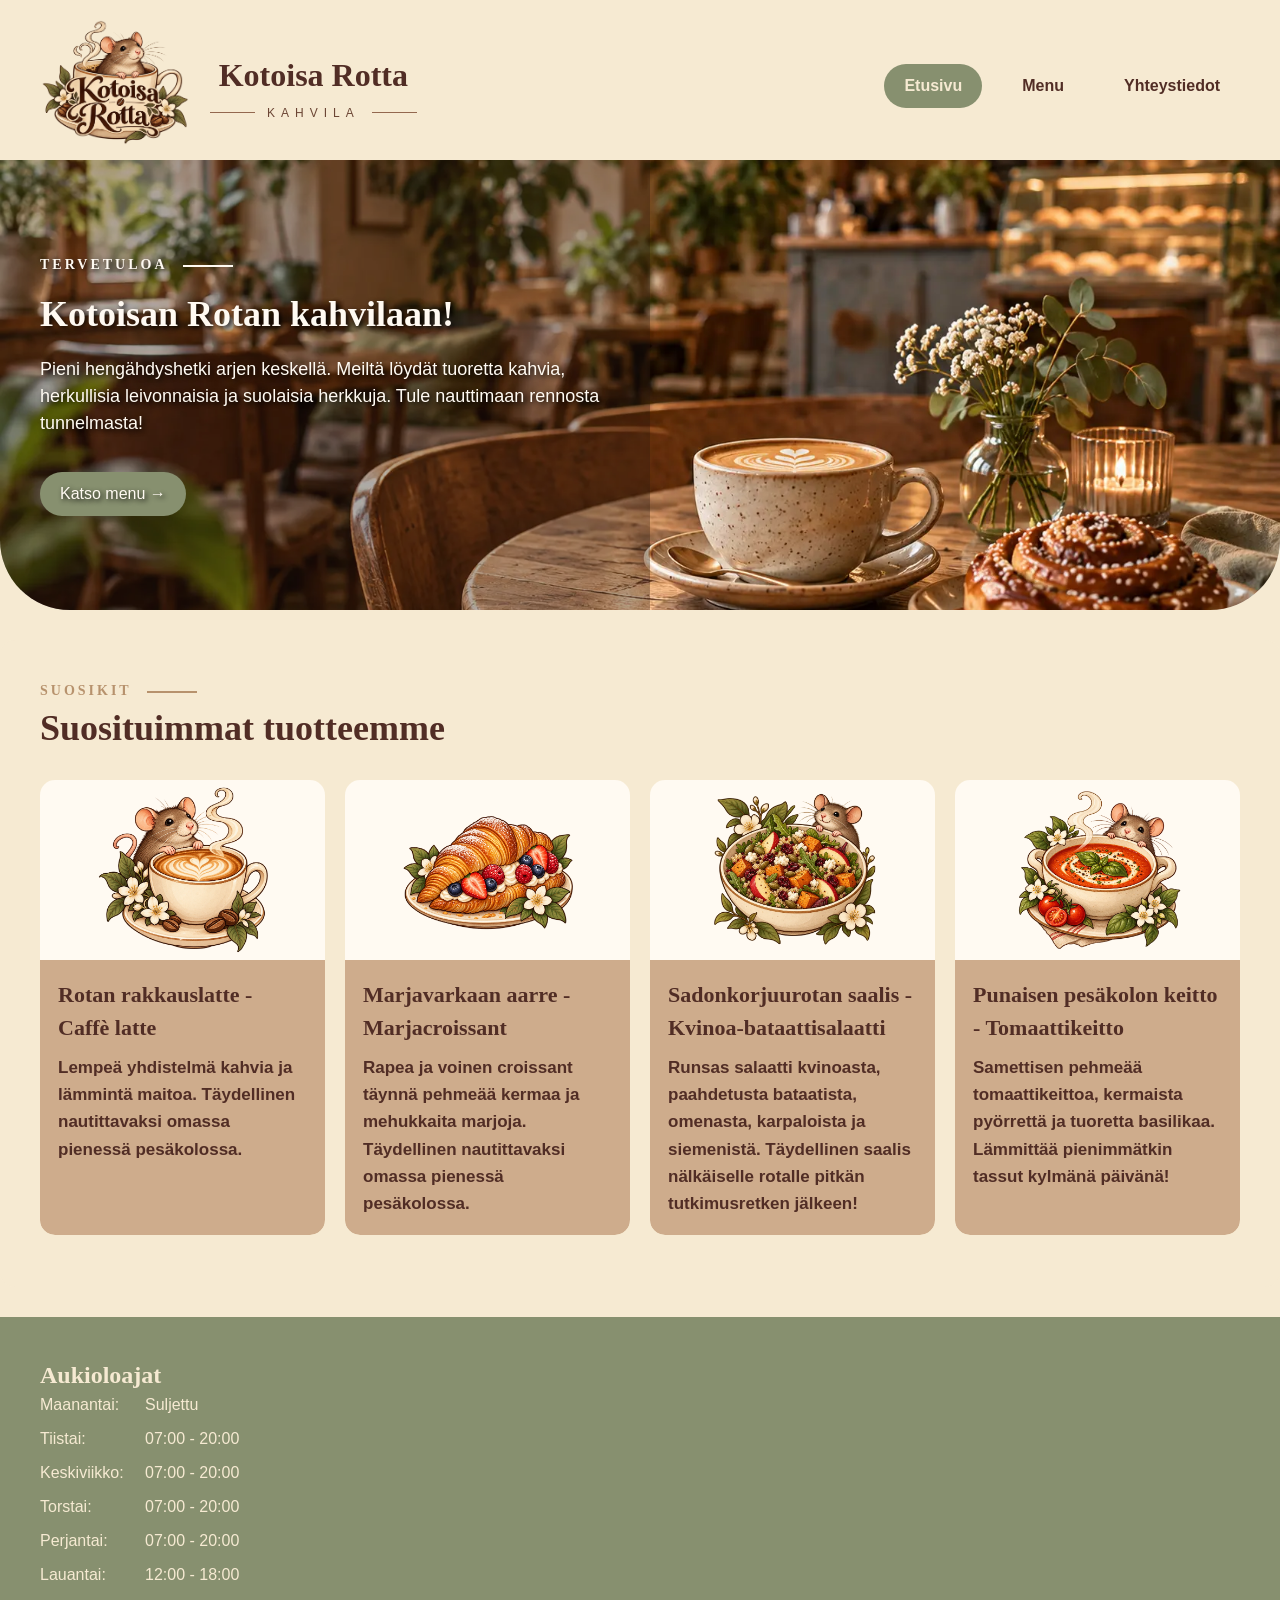
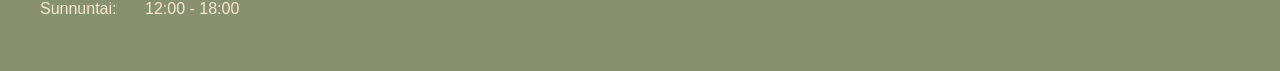
==== index.html @ 697e523e "Korjattu tekstiä että vastaisi jörjestiyst h1,h2,h3..." ====
<!DOCTYPE html>
<html lang="fi">
<head>
    <meta charset="UTF-8">
    <meta name="viewport" content="width=device-width, initial-scale=1.0">
    <title>KotoisaRotta</title>
    <link rel="stylesheet" href="css/style.css">
</head>
<body>
    <header>

        <!-- Logo ja kahvilan nimi tulevat tässä. Näyttää hyvältä mutta ei varmasti parastaåa -->
        <div class="logo-alue">
            <a href="index.html">
            <img src="kuvat/Logo.webp" 
                alt="Kotoisa Rotta Logo"
                width="1254"
                height="1254">
            </a>
            <div class="logo-teksti"> 
                <h1>Kotoisa Rotta</h1>

                <div class="kahvila-rivi"> 
                    <span>KAHVILA</span>
                </div>
            </div>
        </div>


        <!-- class="active" Tarkoitus on että se näyttää aktiiviselta eli valitulta sivulta! -->
        <nav>
           <a class="active" href="index.html">Etusivu</a>
            <a href="menu.html">Menu</a>
            <a href="yhteystiedot.html">Yhteystiedot</a>
        </nav>
    </header>

    <!-- Kahvilan esittely. teksi tulee kuvan päälle -->
    <main>
        <section class="esittely">
            <img src="kuvat/KahvilanKuva.webp"
                alt="Kotoisan Rotan viihtyisä kahvilatila"
                width="1672"
                height="941">

            <div class="esittely-teksti">

                <p class="tervetuloa">Tervetuloa</p>
                <h2>Kotoisan Rotan kahvilaan!</h2>

                <p>Pieni hengähdyshetki arjen keskellä.
                Meiltä löydät tuoretta kahvia, herkullisia
                leivonnaisia ja suolaisia herkkuja.
                Tule nauttimaan rennosta tunnelmasta!</p>

             <a href="menu.html">Katso menu →</a>

            </div>
        </section>  
    </main>

    <!-- Tähän tulee tuotekortit esittely kaikista suosikki tuotteista -->

    <section class="suosikit">

        <div class="suosikki-otsikko">
            <div>
                <h3>SUOSIKIT</h3>
                <h2>Suosituimmat tuotteemme</h2>
            </div>
        </div>



        <!-- Tuotekaruselli -->
        <div class="karuselli">
       

        <!-- Tuotekortittien Grid -->
            <div class="tuotekortit" id="suosikki-karuselli">

                <article class="tuotekortti">
                    <img src="kuvat/Menu/latte.webp" 
                    alt="Latte"
                    width="1254"
                    height="1254">

                    <div class="kortti-teksti">
                        <h3>Rotan rakkauslatte - Caffè latte</h3>
                        <p>Lempeä yhdistelmä kahvia ja lämmintä maitoa. 
                        Täydellinen nautittavaksi omassa pienessä pesäkolossa.</p>
                    </div>
                </article>

                <article class="tuotekortti">
                    <img src="kuvat/Menu/Croisantti.webp" 
                    alt="Croisantti"
                    width="1254"
                    height="1254">
                    <div class="kortti-teksti">
                        <h3>Marjavarkaan aarre - Marjacroissant</h3>
                        <p>Rapea ja voinen croissant täynnä pehmeää kermaa ja mehukkaita marjoja. 
                        Täydellinen nautittavaksi omassa pienessä pesäkolossa.</p>
                    </div>
                </article>

                <article class="tuotekortti">
                    <img src="kuvat/Menu/syyssalaatti.webp" 
                    alt="syyssalaatti"
                    width="1254"
                    height="1254">
                    <div class="kortti-teksti">
                        <h3>Sadonkorjuurotan saalis - Kvinoa-bataattisalaatti</h3>
                        <p>Runsas salaatti kvinoasta, paahdetusta bataatista, omenasta, karpaloista ja siemenistä. 
                        Täydellinen saalis nälkäiselle rotalle pitkän tutkimusretken jälkeen!</p>
                    </div>
                </article>
        
                <article class="tuotekortti">
                    <img src="kuvat/Menu/tomaattikeitto.webp" 
                    alt="tomaattikeitto"
                    width="1254"
                    height="1254">
                    <div class="kortti-teksti">
                        <h3>Punaisen pesäkolon keitto - Tomaattikeitto</h3>
                        <p>Samettisen pehmeää tomaattikeittoa, kermaista pyörrettä ja tuoretta basilikaa.
                        Lämmittää pienimmätkin tassut kylmänä päivänä!</p>
                    </div>
                </article>
            </div>       
     </div>
    </section>

    <footer>
        <h3>Aukioloajat</h3>
        <ol>
            <li><span>Maanantai:</span> <span>Suljettu</span></li>
            <li><span>Tiistai:</span> <span>07:00 - 20:00</span></li>
            <li><span>Keskiviikko:</span> <span>07:00 - 20:00</span></li>
            <li><span>Torstai:</span> <span>07:00 - 20:00</span></li>
            <li><span>Perjantai:</span> <span>07:00 - 20:00</span></li>
            <li><span>Lauantai:</span> <span>12:00 - 18:00</span></li>
            <li><span>Sunnuntai:</span> <span>12:00 - 18:00</span></li>
        </ol>
    </footer>   
</body>
</html>
---- css/style.css ----
/*----------------------------------------------------------------
Perusmuotoilu
----------------------------------------------------------------*/
 
* { 
    box-sizing: border-box; 
    margin: 0; 
    padding: 0; 
} 

/*Pehmeä vieritys neettisivunsisäisille linkeille*/

html {
    scroll-behavior: smooth;
} 

body {  
    font-family: Arial, Helvetica, sans-serif; 
    line-height: 1.5; 
    background-color: #f6ead2; 
    color: #512d25; 

} 



/* tekstit */
h1, h2, h3 {
    font-family: Georgia, "Times New Roman", serif;
    color: #512d25;
}

h1 {
    font-size: 32px;
}

h2 {
    font-size: 28px;
}

h3 {
    font-size: 24px;
}

/*----------------------------------------------------------------
Header
----------------------------------------------------------------*/
 
header { 
    background-color: #f6ead2; 
    padding: 20px 40px 0; 
    display: flex; 
    justify-content: space-between; 
    align-items: center; 
    flex-wrap: wrap;
} 
 

/* Logo ja kahvila nimi */ 
  
.logo-alue { 
    display: flex; 
    align-items: center; 
    gap: 20px;
    flex-wrap: wrap;
} 
 
.logo-alue img { 
    width: 150px;
    max-width: 25vw; 
    height: auto; 
    object-fit: contain; 
 
} 
 
.logo-teksti { 
    display: flex; 
    flex-direction: column; 
    align-items: center; 
} 


/*kavila teksti otsikon alle. en ole varma onko oikein*/ 

.kahvila-rivi { 
    display: flex; 
    align-items: center; 
    justify-content: center; 
 
    gap: 12px; 
 
    margin-top: 5px; 
} 
 
.kahvila-rivi::before, 
.kahvila-rivi::after { 
    content: ""; 
 
    width: 45px; 
    height: 1px; 
 
    background-color: #93684f; 
} 
 
.kahvila-rivi span { 
    color: #6b4534; 
 
    font-size: 12px; 
    letter-spacing: 6px; 
} 

/* Navigaatio (Etusivu, menu, yhteystiedot) */ 
 
nav { 
    display: flex; 
    align-items: center; 
    gap: 20px; 
    flex-wrap: wrap;
} 
 
nav a { 
    display: inline-block;  
    text-decoration: none; 
    font-weight: bold; 
    color: #512d25; 
    padding: 10px 20px; 
    border-radius: 25px; 
 
} 
 
nav a.active { 
    background-color: #87906f; 
    color: #f6ead2; 
} 


/* Yleiset sisältöalueet */ 
 
main { 
    width: 100%;
    margin: 0; 
    padding: 0;
}
 
section { 
    background-color: #fffaf2; 
    padding: 30px; 
    margin-bottom: 30px; 
    border: 1px solid #dcc0a4; 
    border-radius: 15px; 
}


/*----------------------------------------------------------------
Etusivu
----------------------------------------------------------------*/

/* Esittelyalue */

.esittely {
    position: relative;
    width: 100%;
    padding: 0;
    border: none;
    border-radius: 0 0 70px 70px;
    
    overflow: hidden;
    min-height: 450px;
    display: flex;
    margin-top: 8px;
}

/* Esittelyalueen kuva */

.esittely img {
    position: absolute;
    display: block;
    width: 100%;
    height: 100%;
    top: 0;
    left: 0;
    object-fit: cover;
}

/* Kuvan päälle tuleva teksti */

.esittely-teksti {
    position: relative;
    z-index: 1;

    width: 100%;
    max-width: 650px;

    display: flex;
    flex-direction: column;
    justify-content: center;
    align-items: flex-start;

    padding: 40px;

    background-color: rgba(40, 25, 15, 0.35);
    color: #fffaf2;
    text-shadow: 2px 2px 5px rgba(0, 0, 0, 0.9);
}


/* Esittelyalueen teksti otsikko */
.esittely-teksti h2 {
    color: #fffaf2;
    font-size: 36px;
    margin-bottom: 15px;
}

.esittely-teksti h3 {
    color: rgba(255, 250, 242, 0.75);
    font-size: 18px;
    letter-spacing: 4px;
    margin-bottom: 12px;
    text-transform: uppercase;
}

/*Luodaan oma tekstiluokka tervetuloa*/
.esittely-teksti .tervetuloa {
    font-family: Georgia, "Times New Roman", serif;
    font-size: 14px;
    font-weight: bold;
    letter-spacing: 3px;
    color: #fffaf2;
    margin-bottom: 12px;
    text-transform: uppercase;
}


/* Esittelyalueen teksti otsikon jälkeinen viiva*/
.esittely-teksti .tervetuloa::after {
    content: "";
    display: inline-block;
    width: 50px;
    height: 1.5px;
    background-color: #fffaf2;
    margin-left: 15px;
    vertical-align: middle;
}

/* Esittelyalueen teksti kappale */
.esittely-teksti p {
    font-size: 18px;
    line-height: 1.5;
    margin-bottom: 15px;
}

/* Menu-linkki */

.esittely-teksti a {
    display: inline-block;
    margin-top: 20px;
    padding: 10px 20px;

    background-color: #87906f;
    color: #fffaf2;
    text-decoration: none;
    border-radius: 25px;
}


/* Tuotekortit */

/*suosikit-osio*/
.suosikit {
    background-color: #f6ead2;
    padding: 40px;
    border: none;
}

/*otsikot ja muut tekstit*/
.suosikki-otsikko {
    display: grid;
    grid-template-columns: 2fr 1fr;
    gap: 30px;
    align-items: center;
    margin-bottom: 25px;
}

.suosikki-otsikko h2 {
    font-size: 36px;
    
}

.suosikki-otsikko h3 {
    font-size: 14px;
    letter-spacing: 3px;
    color: #b7926d;
}

.suosikki-otsikko h3::after {
    content: "";
    display: inline-block;
    width: 50px;
    height: 1.5px;
    background-color: #b7926d;
    margin-left: 15px;
    vertical-align: middle;
}

.suosikki-otsikko p {
    font-size: 16px;
}


/*tuote karuselli*/
.karuselli {
    position: relative;
    width: 100%;
}

/* Tuotekorttien grid */

.tuotekortit {
    display: grid;
    grid-auto-flow: column;
    grid-auto-columns: max(260px, calc((100% - 60px) / 4));
    gap: 20px;

    overflow-x: auto;
    scroll-snap-type: x mandatory;
    scroll-behavior: smooth;

    padding-bottom: 12px;

    scrollbar-width: thin;
    scrollbar-color: #87906f #f6ead2;
}

/* Vierityspalkin ulkoasu */

.tuotekortit::-webkit-scrollbar {
    height: 6px;
}

.tuotekortit::-webkit-scrollbar-track {
    background-color: #f6ead2;
}

.tuotekortit::-webkit-scrollbar-thumb {
    background-color: #87906f;
    border-radius: 10px;
}

.tuotekortit::-webkit-scrollbar-thumb:hover {
    background-color: #6b4534;
}


/* Tuotekortit */
.tuotekortti {

    display: flex;
    flex-direction: column;
    background-color: transparent;
    border-radius: 15px;
    overflow: hidden;
}

/* Tuotekortin kuva */
.tuotekortti img {
    display: block;
    width: 100%;
    height: 180px;
    object-fit: contain;
    background-color: #fffaf2;
    padding: 5px;
}

/*Tuotekortin tekstiruutu*/
.kortti-teksti {
    background-color: #bd926db0;
    padding: 18px;
    min-height: 150px;
    border-radius: 0 0 15px 15px;
    flex: 1;
    display: flex;
    flex-direction: column;
}

/*tuoteekortin hinnat*/
.hinta {
    display: block;
    margin-top: auto;
    text-align: right;
    font-weight: bold;
}

.tuotekortti h3 {
    font-size: 22px;
    margin-bottom: 10px;
    color: #512d25;
}

.tuotekortti p {
    font-size: 17px;
    line-height: 1.6;
    margin: 0;
    font-weight: bold;
}


/*----------------------------------------------------------------
Menu
----------------------------------------------------------------*/

.menu-sisalto {
    width: 100%;
    max-width: 1200px;
    margin: 0 auto;
    padding: 30px;
}

.menu-esittely {
    text-align: center;
    background-color: #f6ead2;
    border: none;
}
    


/*Tekstit menu sivulla*/

.menu-esittely h3 {
    font-size: 16px;
    letter-spacing: 3px;
    color: #b7926d;
    margin-bottom: 10px;
}

.menu-esittely h2 {
    font-size: 40px;
    margin-bottom: 10px;
}

/* Menu-pääotsikon viiva */
.menu-esittely h2::after {
    content: "";
    display: block;
    width: 75px;
    height: 2px;
    background-color: #b7926d;
    margin: 0 auto 15px;
}

.menu-esittely p {
    font-size: 18px;
}




/* Tuotekategoriat */

.menu-kategoriat {
    display: flex;
    flex-wrap: wrap;
    justify-content: center;
    gap: 15px;
    margin-bottom: 20px;
}

.menu-kategoriat a {
    
    background-color: #87906f;
    color: #fffaf2;
   
}

/* yksittäinen tuoteryhmä */

.menu-osio {
    background-color: #f6ead2;
    border: none;
}

.menu-osio h2 {
    margin-bottom: 25px;
}

/* Menu-otsikoiden viiva */
.menu-osio h2::after {
    content: "";
    display: inline-block;
    width: 50px;
    height: 1.5px;
    background-color: #b7926d;
    margin-left: 15px;
    vertical-align: middle;
}

/* tuotteiden grid */

.menu-tuotteet {
    display: grid;
    grid-auto-flow: column;
    grid-auto-columns: max(200px, calc((100% - 60px) / 4));
    gap: 20px;

    overflow-x: auto;
    scroll-snap-type: x mandatory;
    scroll-behavior: smooth;

    padding-bottom: 12px;

    scrollbar-width: thin;
    scrollbar-color: #87906f #f6ead2;
}

/* Menu äänitteet */

.menu-otsikko {
    display: flex;
    align-items: center;
    justify-content: space-between;
    flex-wrap: wrap;
    gap: 15px;
    margin-bottom: 20px;
}

.menu-otsikko h2 {
    margin: 0;
    white-space: nowrap;
}

.menu-aanite {
    display: flex;
    align-items: center;
    gap: 10px;
    margin-left: auto;

    background-color: #fffaf2;
    padding: 8px 12px;
    border: 1px solid #dcc0a4;
    border-radius: 15px;
}

.menu-aanite span {
    font-size: 16px;
    font-weight: bold;
    color: #512d25;
    white-space: nowrap;
    margin-bottom: 0px;
}

.menu-aanite audio {
    width: 200px;
    height: 35px;
}



/*----------------------------------------------------------------
Yhteystiedot
----------------------------------------------------------------*/

/* yhteystiedot sisältö */
.yhteystiedot-sisalto {
    width: 100%;
    max-width: 1200px;
    margin: 0 auto;
    padding: 30px;
}

/*Sivu esittely */
.yhteystiedot-esittely {
    text-align: center;
    background-color: #f6ead2;
    border: none;
}

/* Tekstit yhteystiedot sivulla */
.yhteystiedot-esittely h3 {
    font-size: 16px;
    letter-spacing: 3px;
    color: #b7926d;
}


.yhteystiedot-esittely h2 {
    font-size: 40px;
    margin-bottom: 10px;
}

/* Yhteystiedot-otsikon viiva */
.yhteystiedot-esittely h2::after {
    content: "";
    display: block;
    width: 75px;
    height: 2px;
    background-color: #b7926d;
    margin: 0 auto 15px;
}

.yhteystiedot-esittely p {
    font-size: 18px;
}

/* Yhteystietojen pääasettelu Flexboxilla */
.yhteystiedot-flex {
    display: flex;
    flex-wrap: wrap;
    gap: 20px;

    background-color: #f6ead2;
    border: none;
    padding: 0;
}

/* Vasemman ja oikean sisältöalueen leveydet */

.lomake-laatikko,
.yhteystiedot-oikea {
    flex: 1;
    min-width: 250px;
}


/*Laatikot oikealla*/
.yhteystiedot-oikea {
    display: flex;
    flex-direction: column;
    gap: 15px;
}


/* Yhteystiedot laatikot */

.yhteystiedot-laatikko {
    background-color: #fffaf2;
    border: 1px solid #dcc0a4;
    border-radius: 15px;
    padding: 20px;
}

.yhteystiedot-laatikko h3 {
    font-size: 24px;
    margin-bottom: 20px;
}

.yhteystiedot-laatikko p {
    font-size: 16px;
    line-height: 15px;
}

/*Lomake*/


/*lomakeen laatikko*/
.lomake-laatikko {
    background-color: #fffaf2;
    border: 1px solid #dcc0a4;
    border-radius: 15px;
    padding: 20px;
}
.lomake-laatikko h3 {
    margin-bottom: 15px;
}

/*Lomakkeen sijainti laatikon sisällä*/
.lomake-laatikko form {
    margin-top: 20px;
}

/*Lomakkeen kenttäryhmä*/
.lomake-laatikko fieldset {
    background-color: #f6ead2;
    border: 1px solid #dcc0a4;
    border-radius: 10px;
    padding: 16px;
}

/*kenttäryhmän otsikko*/
.lomake-laatikko legend {
    font-weight: bold;
    color: #512d25;
    padding: 0 8px;
}

/*Lomakkeen yksittäiet kentät*/
.kentta {
    margin-bottom: 15px;
}

/*Kentän nimi testikentän yläpuolella*/
.kentta label {
    display: block;
    font-weight: bold;
    margin-bottom: 5px;
}

/*tekstikeenttien ulokoasu*/
.lomake-laatikko input,
.lomake-laatikko select,
.lomake-laatikko textarea {
    display: block;
    width: 100%;
    padding: 10px;

    background-color: #fffaf2;
    border: 1px solid #dcc0a4;
    border-radius: 8px;

    font-family: Arial, Helvetica, sans-serif;
    font-size: 16px;
}

/*pakollisen kentän tähti */
.pakollinen {
    color: red;
}

/*Painikkeiden aseteelu*/
.painikkeet {
    display: flex;
    flex-wrap: wrap;
    gap: 10px;
    margin-top: 10px;
} 

/*lähetä painike*/
.lomake-laatikko button {
    padding: 10px 18px;
    background-color: #87906f;
    color: #fffaf2;
    border: none;
    border-radius: 10px;
    cursor: pointer;
}

/*Painike hiiren olleessa sen päällä*/

.lomake-laatikko button:hover {
    background-color: #6b4534;
}

/*Tyhjennä painike*/
.lomake-laatikko .tyhjenna {
    background-color: #fffaf2;
    color: #512d25;
    border: 1px solid #87906f;
}

.lomake-laatikko .tyhjenna:hover {
    background-color: #87906f;
    color: #fffaf2;
   
}


/* Aukioloajat */

.aukioloajat-laatikko {
    background-color: #fffaf2;
    border: 1px solid #dcc0a4;
    border-radius: 15px;
    padding: 20px;
}

.aukioloajat {
   list-style: none;
}

.aukioloajat li {
    display: grid;
    grid-template-columns: 1fr 1fr;
    gap: 10px;
    margin-bottom: 12px;
}

.yhteystiedot-esittely li span:last-child {
    text-align: right;
}

/* Arvostelut */

.arvostelut {
    background-color: #f6ead2;
    border: none;
    text-align: center;
}

.arvostelut h2 {
    font-size: 32px;
    margin-bottom: 10px;
}

arvostelut p {
    margin-bottom: 20px;
}

/* Arvostelut otsikon viiva */
.arvostelut h2::after {
    content: "";
    display: block;
    width: 75px;
    height: 2px;
    background-color: #b7926d;
    margin: 0 auto 15px;
}


/*Taulukon ulkoasu*/


/* taulukon ulkoreuna */
.arvostelut-taulukko {
    border: 1px solid #dcc0a4;
    border-radius: 15px;
    overflow-x: auto;
}

/* taulukon tausta ja leveys*/
.arvostelut table {
    width: 100%;
    border-collapse: collapse;
    background-color: #fffaf2;
}

/*taulukon solut*/
.arvostelut th,
.arvostelut td {
    padding: 18px;
    text-align: left;
    border-bottom: 1px solid #dcc0a4;
}

/* otsikko sivit */
.arvostelut thead {
    background-color: #ead8bc;
    color: #512d25;
}

/*joka toinen arvostelurivi on eri värinen*/
.arvostelut tbody tr:nth-child(even) {
    background-color: #f6ead2;
}

/*Viimeisen rivin alareuna ei näy*/
.arvostelut tbody tr:last-child td {
    border-bottom: none;
}




/*----------------------------------------------------------------
Footer
----------------------------------------------------------------*/
 
footer { 
    width: 100%; 
    background-color: #87906f; 
    color: #f6ead2; 
    padding: 40px; 
    margin-top: 0; 
 
} 
 
footer h3 { 
    color: #f6ead2; 
}

/* Footterissa olevat aukiolojat */
footer ol { 
    list-style: none; 
    padding-left: 0; 
}

footer li { 
    margin-bottom: 10px; 
    display: grid; 
    grid-template-columns: 100px 1fr; 
    gap: 5px; 
}



img {
    max-width: 100%;
    height: auto;
}
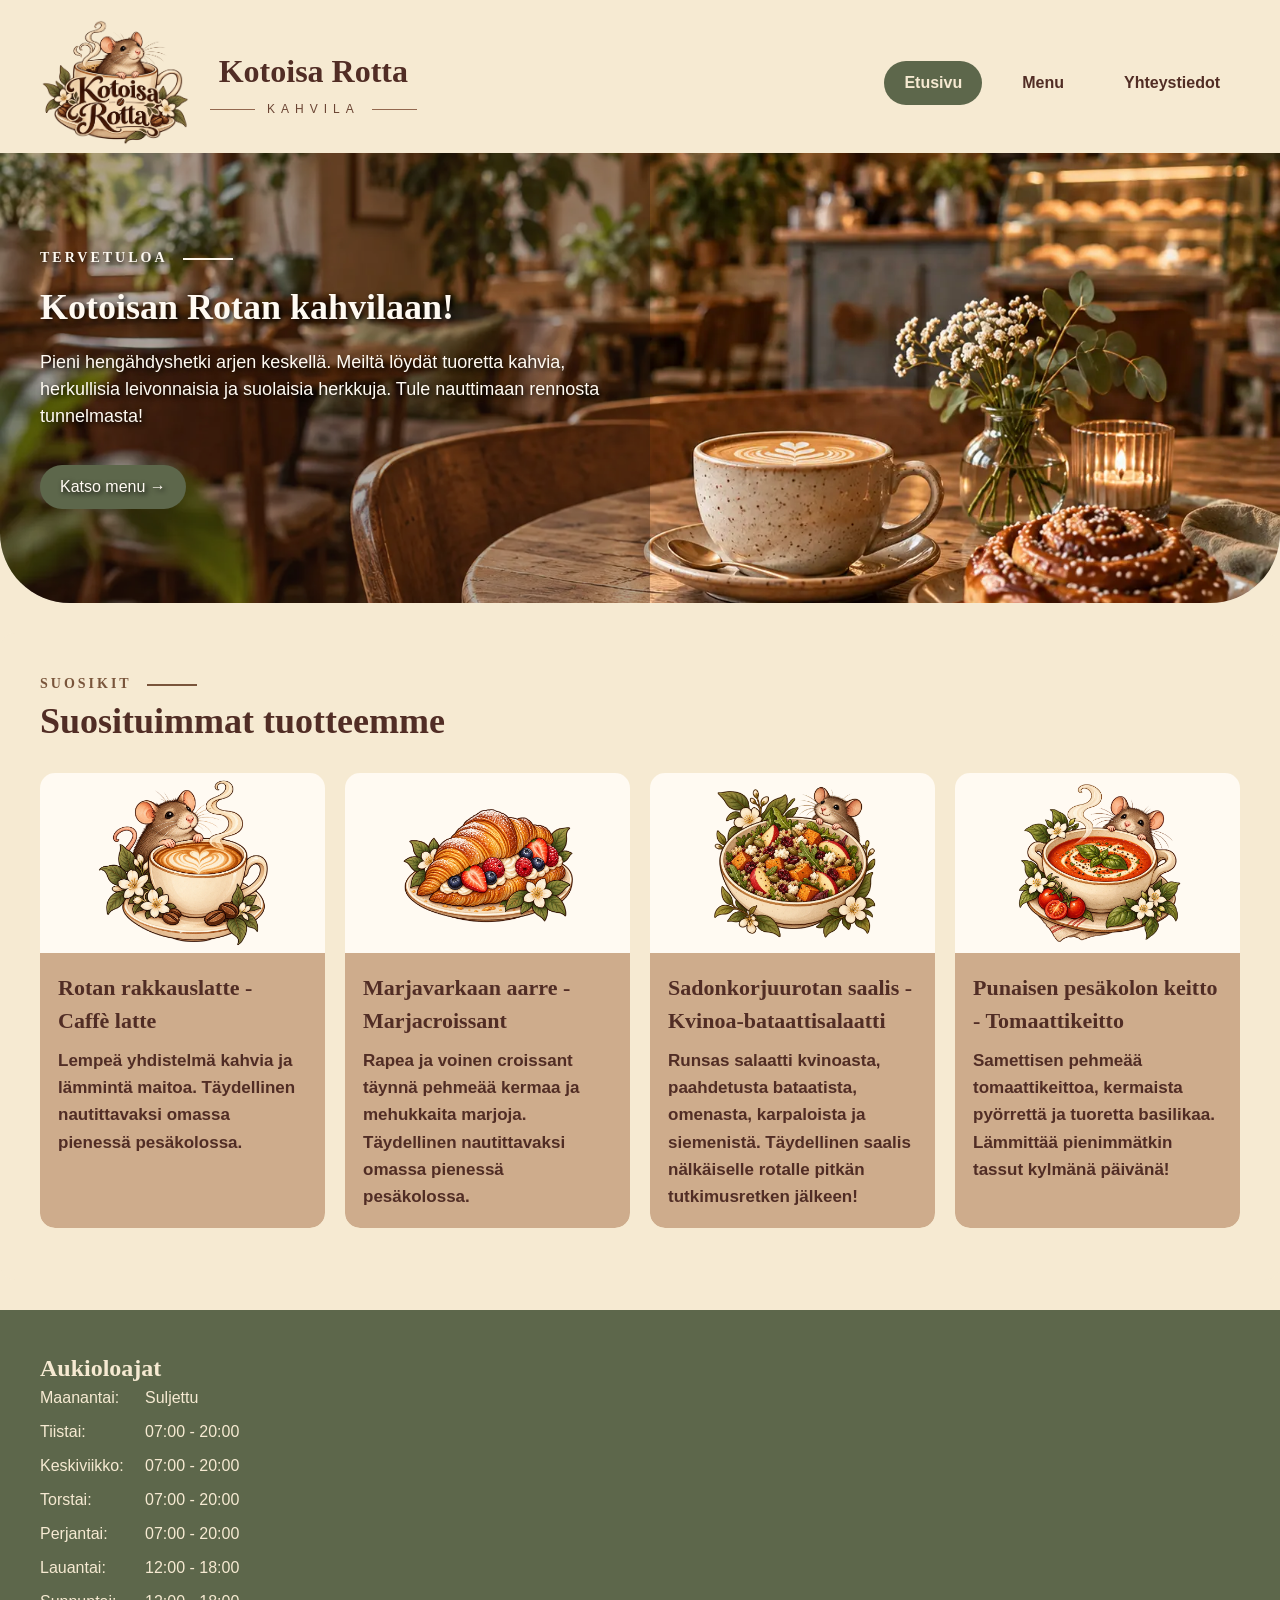
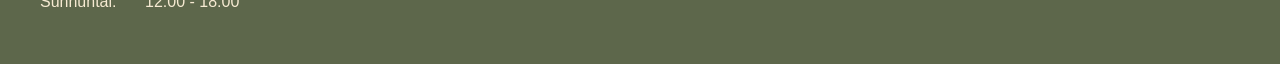
==== commit 672049f0: "Värejä muuteettu hieman erottuvimmiksi" ====
--- a/index.html
+++ b/index.html
@@ -11,12 +11,10 @@
 
         <!-- Logo ja kahvilan nimi tulevat tässä. Näyttää hyvältä mutta ei varmasti parastaåa -->
         <div class="logo-alue">
-            <a href="index.html">
             <img src="kuvat/Logo.webp" 
                 alt="Kotoisa Rotta Logo"
                 width="1254"
                 height="1254">
-            </a>
             <div class="logo-teksti"> 
                 <h1>Kotoisa Rotta</h1>
 
--- a/css/style.css
+++ b/css/style.css
@@ -129,7 +129,7 @@
 } 
  
 nav a.active { 
-    background-color: #87906f; 
+    background-color: #5d674b; 
     color: #f6ead2; 
 } 
 
@@ -256,7 +256,7 @@
     margin-top: 20px;
     padding: 10px 20px;
 
-    background-color: #87906f;
+    background-color: #5d674b;
     color: #fffaf2;
     text-decoration: none;
     border-radius: 25px;
@@ -289,7 +289,7 @@
 .suosikki-otsikko h3 {
     font-size: 14px;
     letter-spacing: 3px;
-    color: #b7926d;
+    color:#79553b;
 }
 
 .suosikki-otsikko h3::after {
@@ -297,7 +297,7 @@
     display: inline-block;
     width: 50px;
     height: 1.5px;
-    background-color: #b7926d;
+    background-color: #79553b;
     margin-left: 15px;
     vertical-align: middle;
 }
@@ -328,7 +328,7 @@
     padding-bottom: 12px;
 
     scrollbar-width: thin;
-    scrollbar-color: #87906f #f6ead2;
+    scrollbar-color: #5d674b #f6ead2;
 }
 
 /* Vierityspalkin ulkoasu */
@@ -342,7 +342,7 @@
 }
 
 .tuotekortit::-webkit-scrollbar-thumb {
-    background-color: #87906f;
+    background-color: #5d674b;
     border-radius: 10px;
 }
 
@@ -428,7 +428,7 @@
 .menu-esittely h3 {
     font-size: 16px;
     letter-spacing: 3px;
-    color: #b7926d;
+    color: #79553b;
     margin-bottom: 10px;
 }
 
@@ -443,7 +443,7 @@
     display: block;
     width: 75px;
     height: 2px;
-    background-color: #b7926d;
+    background-color: #79553b;
     margin: 0 auto 15px;
 }
 
@@ -466,7 +466,7 @@
 
 .menu-kategoriat a {
     
-    background-color: #87906f;
+    background-color: #5d674b;
     color: #fffaf2;
    
 }
@@ -488,7 +488,7 @@
     display: inline-block;
     width: 50px;
     height: 1.5px;
-    background-color: #b7926d;
+    background-color: #79553b;
     margin-left: 15px;
     vertical-align: middle;
 }
@@ -508,7 +508,7 @@
     padding-bottom: 12px;
 
     scrollbar-width: thin;
-    scrollbar-color: #87906f #f6ead2;
+    scrollbar-color: #5d674b #f6ead2;
 }
 
 /* Menu äänitteet */
@@ -577,7 +577,7 @@
 .yhteystiedot-esittely h3 {
     font-size: 16px;
     letter-spacing: 3px;
-    color: #b7926d;
+    color: #79553b;
 }
 
 
@@ -592,7 +592,7 @@
     display: block;
     width: 75px;
     height: 2px;
-    background-color: #b7926d;
+    background-color: #79553b;
     margin: 0 auto 15px;
 }
 
@@ -725,7 +725,7 @@
 /*lähetä painike*/
 .lomake-laatikko button {
     padding: 10px 18px;
-    background-color: #87906f;
+    background-color: #5d674b;
     color: #fffaf2;
     border: none;
     border-radius: 10px;
@@ -742,11 +742,11 @@
 .lomake-laatikko .tyhjenna {
     background-color: #fffaf2;
     color: #512d25;
-    border: 1px solid #87906f;
+    border: 1px solid #5d674b;
 }
 
 .lomake-laatikko .tyhjenna:hover {
-    background-color: #87906f;
+    background-color: #5d674b;
     color: #fffaf2;
    
 }
@@ -799,7 +799,7 @@
     display: block;
     width: 75px;
     height: 2px;
-    background-color: #b7926d;
+    background-color: #79553b;
     margin: 0 auto 15px;
 }
 
@@ -854,7 +854,7 @@
  
 footer { 
     width: 100%; 
-    background-color: #87906f; 
+    background-color: #5d674b; 
     color: #f6ead2; 
     padding: 40px; 
     margin-top: 0; 
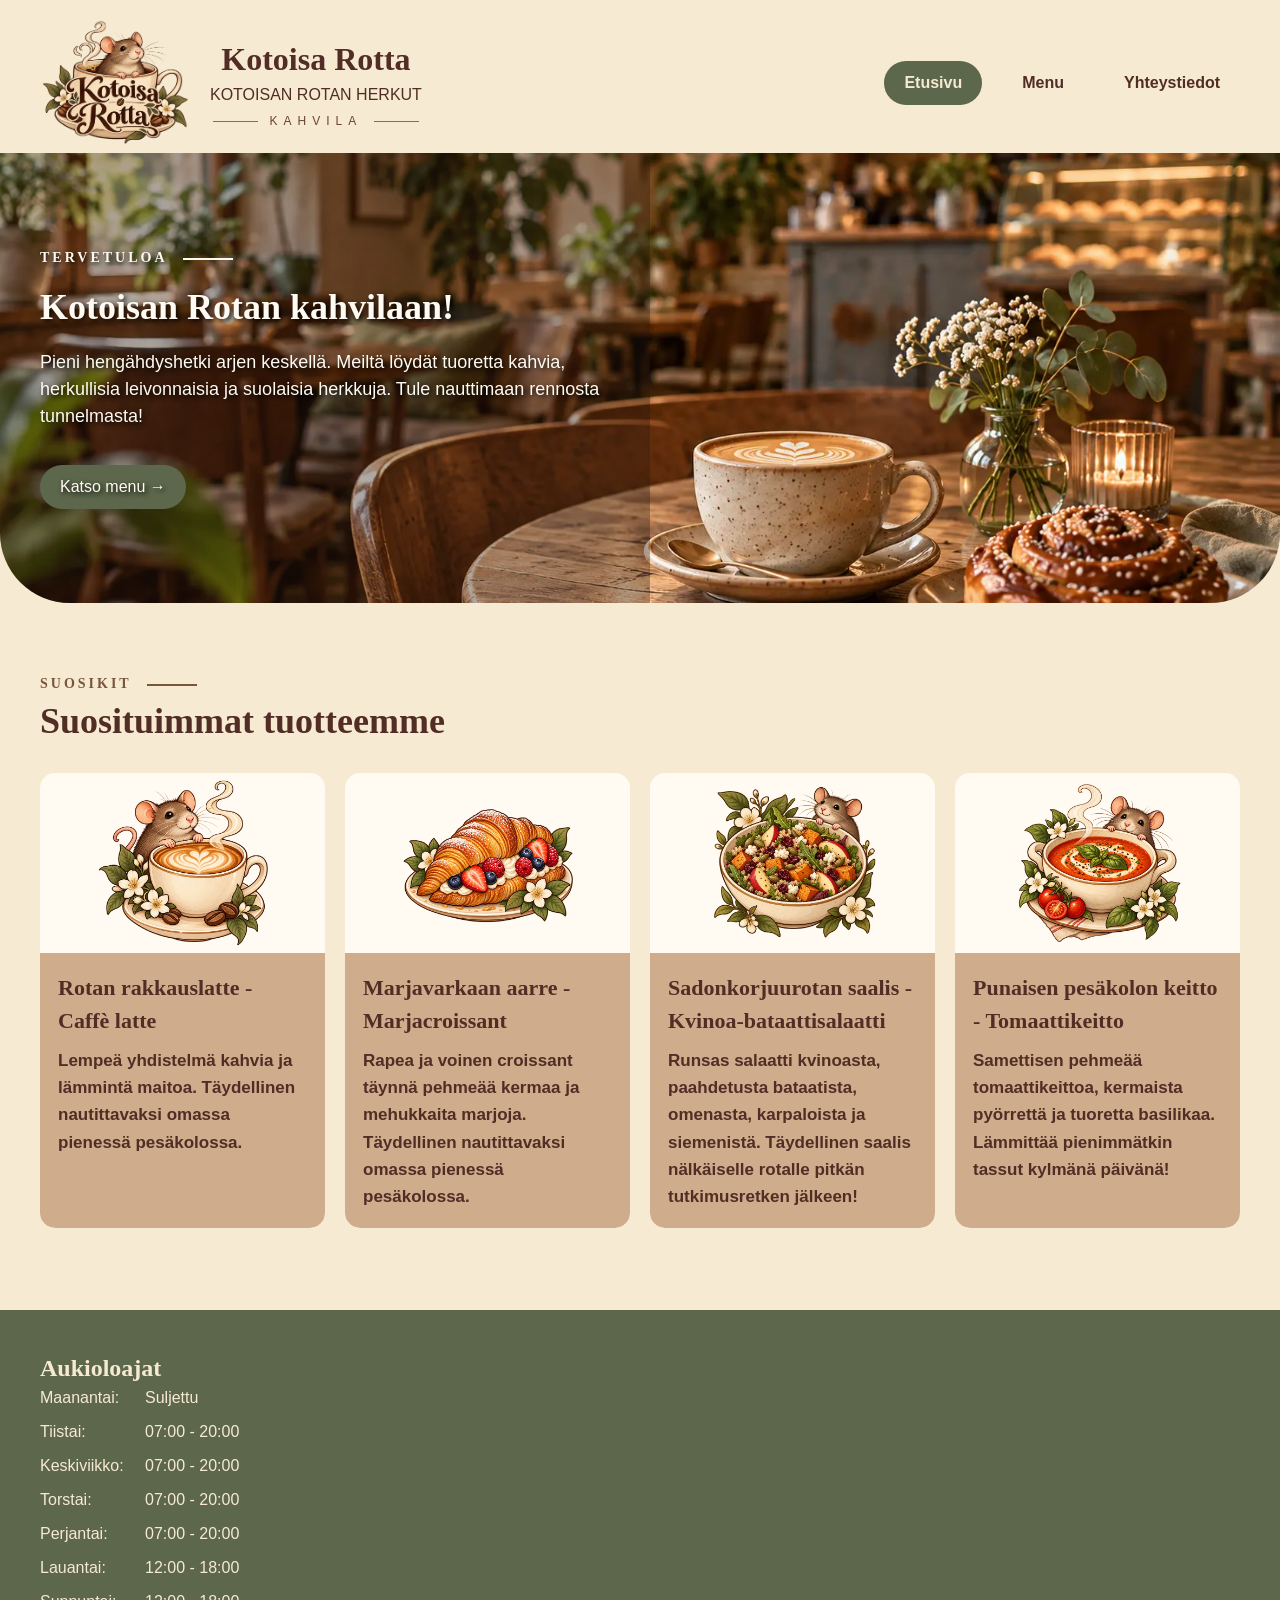
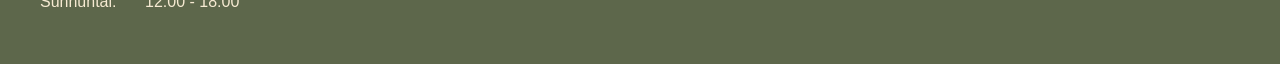
==== commit dfefd837: "muutettu menu ja yhteystiedot sivujen tekstit h3 -> p korostetekstiksi, muutettu myös tyylit css:ssä" ====
--- a/index.html
+++ b/index.html
@@ -17,7 +17,7 @@
                 height="1254">
             <div class="logo-teksti"> 
                 <h1>Kotoisa Rotta</h1>
-
+                <p class="koristeteksti">KOTOISAN ROTAN HERKUT</p>
                 <div class="kahvila-rivi"> 
                     <span>KAHVILA</span>
                 </div>
--- a/css/style.css
+++ b/css/style.css
@@ -425,6 +425,15 @@
 
 /*Tekstit menu sivulla*/
 
+
+.menu-esittely .koristeteksti {
+    font-family: Georgia, "Times New Roman", serif;
+    font-size: 16px;
+    font-weight: bold;
+    letter-spacing: 3px;
+    color: #79553b;
+}
+
 .menu-esittely h3 {
     font-size: 16px;
     letter-spacing: 3px;
@@ -574,8 +583,12 @@
 }
 
 /* Tekstit yhteystiedot sivulla */
-.yhteystiedot-esittely h3 {
+
+/* Yhteystiedot-sivun koristeellinen teksti */
+.yhteystiedot-esittely .koristeteksti {
+    font-family: Georgia, "Times New Roman", serif;
     font-size: 16px;
+    font-weight: bold;
     letter-spacing: 3px;
     color: #79553b;
 }
@@ -711,7 +724,7 @@
 
 /*pakollisen kentän tähti */
 .pakollinen {
-    color: red;
+    color: #a11c24;
 }
 
 /*Painikkeiden aseteelu*/
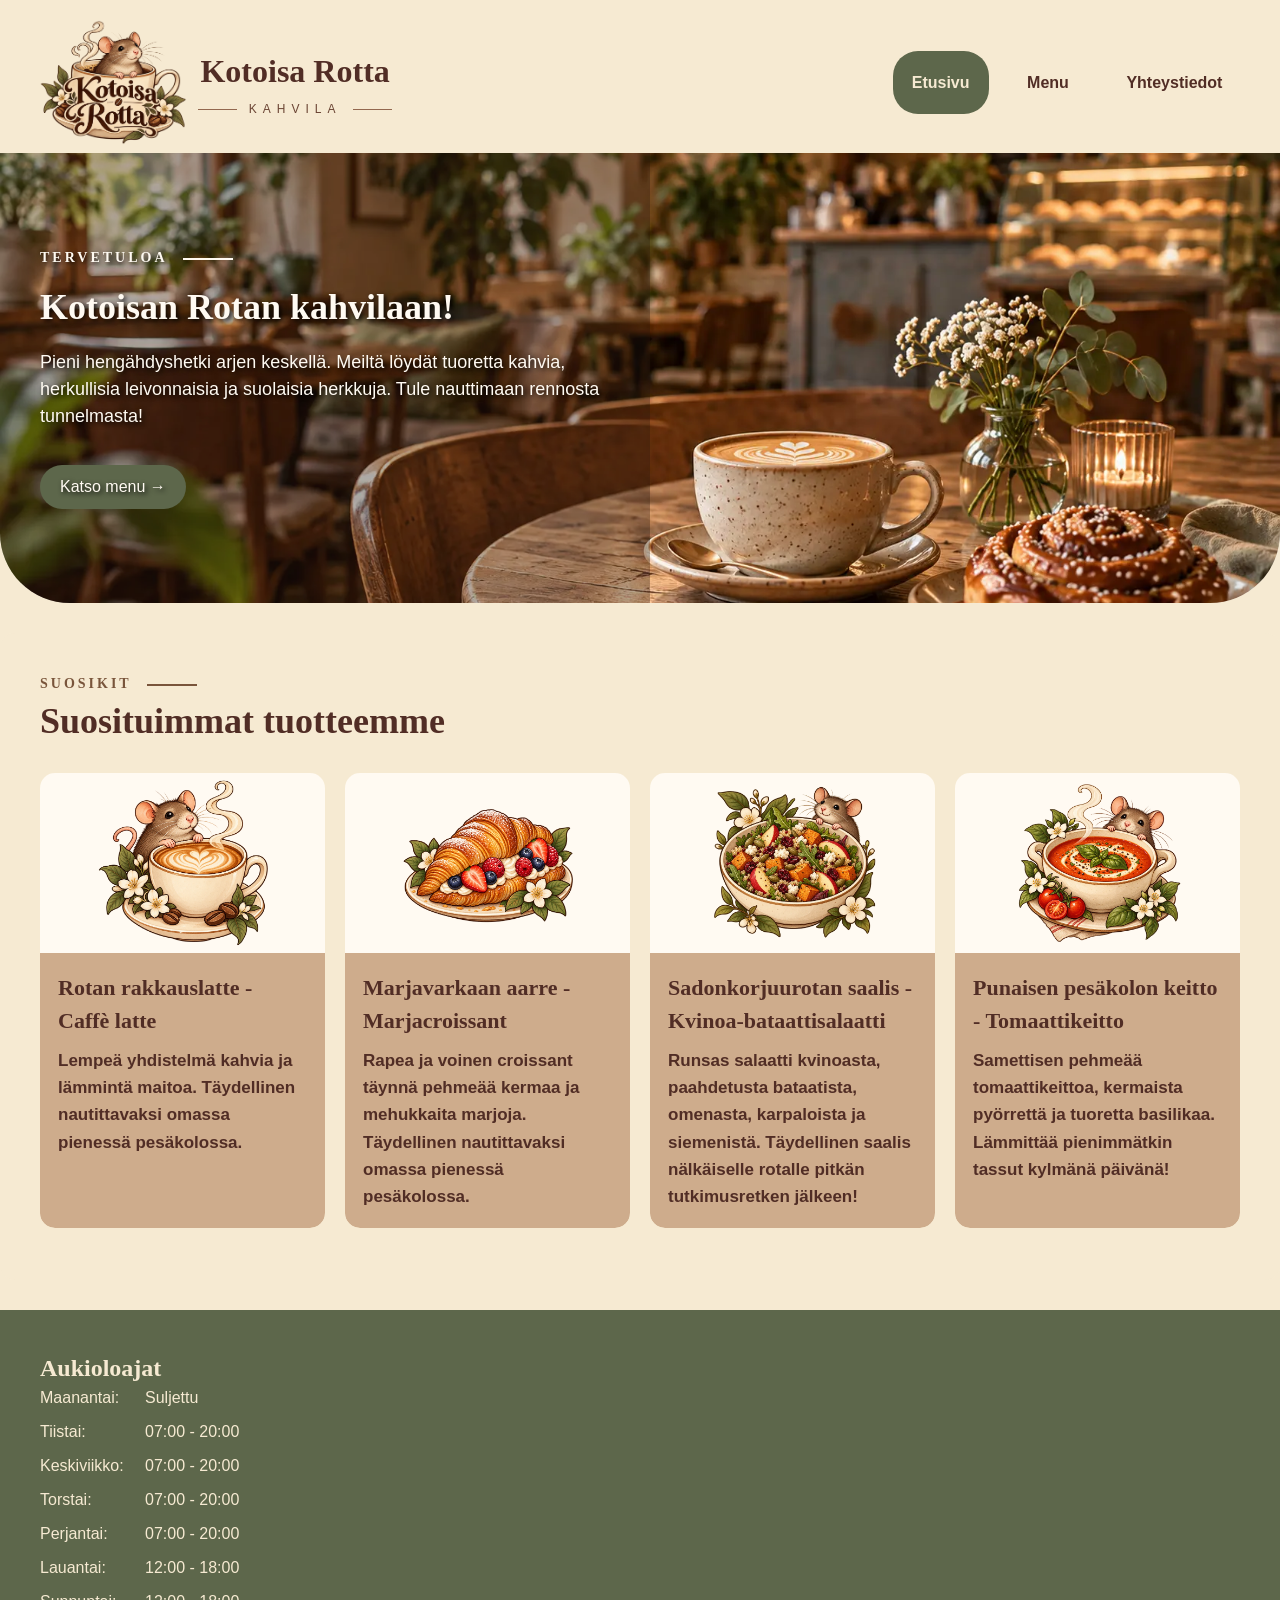
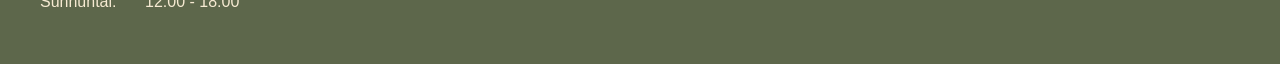
==== commit 4144c039: "Muutettu koodia puhelimen näytölle sopivammaksi. Muutettu myös logo-alueen kokoa ja välejä." ====
--- a/index.html
+++ b/index.html
@@ -17,7 +17,6 @@
                 height="1254">
             <div class="logo-teksti"> 
                 <h1>Kotoisa Rotta</h1>
-                <p class="koristeteksti">KOTOISAN ROTAN HERKUT</p>
                 <div class="kahvila-rivi"> 
                     <span>KAHVILA</span>
                 </div>
--- a/css/style.css
+++ b/css/style.css
@@ -48,7 +48,7 @@
  
 header { 
     background-color: #f6ead2; 
-    padding: 20px 40px 0; 
+    padding: 20px 3% 0; 
     display: flex; 
     justify-content: space-between; 
     align-items: center; 
@@ -61,12 +61,12 @@
 .logo-alue { 
     display: flex; 
     align-items: center; 
-    gap: 20px;
-    flex-wrap: wrap;
+    gap: 10px;
+    flex-wrap: nowrap;
 } 
  
 .logo-alue img { 
-    width: 150px;
+    width: clamp(70px, 12vw, 150px);
     max-width: 25vw; 
     height: auto; 
     object-fit: contain; 
@@ -79,6 +79,10 @@
     align-items: center; 
 } 
 
+/*Kahvilan nimi mukautuu näytönkokoon*/
+.logo-teksti h1 {
+    font-size: clamp(22px, 2.8vw, 32px);
+}
 
 /*kavila teksti otsikon alle. en ole varma onko oikein*/ 
 
@@ -96,7 +100,7 @@
 .kahvila-rivi::after { 
     content: ""; 
  
-    width: 45px; 
+    width: clamp(18px, 3vw, 45px); 
     height: 1px; 
  
     background-color: #93684f; 
@@ -106,7 +110,7 @@
     color: #6b4534; 
  
     font-size: 12px; 
-    letter-spacing: 6px; 
+    letter-spacing: clamp(2px, 0.5vw, 6px); 
 } 
 
 /* Navigaatio (Etusivu, menu, yhteystiedot) */ 
@@ -114,8 +118,8 @@
 nav { 
     display: flex; 
     align-items: center; 
-    gap: 20px; 
-    flex-wrap: wrap;
+    gap: clamp(8px, 1.5vw, 20px);
+    flex-wrap: nowrap;
 } 
  
 nav a { 
@@ -123,7 +127,7 @@
     text-decoration: none; 
     font-weight: bold; 
     color: #512d25; 
-    padding: 10px 20px; 
+    padding: clamp(8px, 1.5vw, 20px);
     border-radius: 25px; 
  
 } 
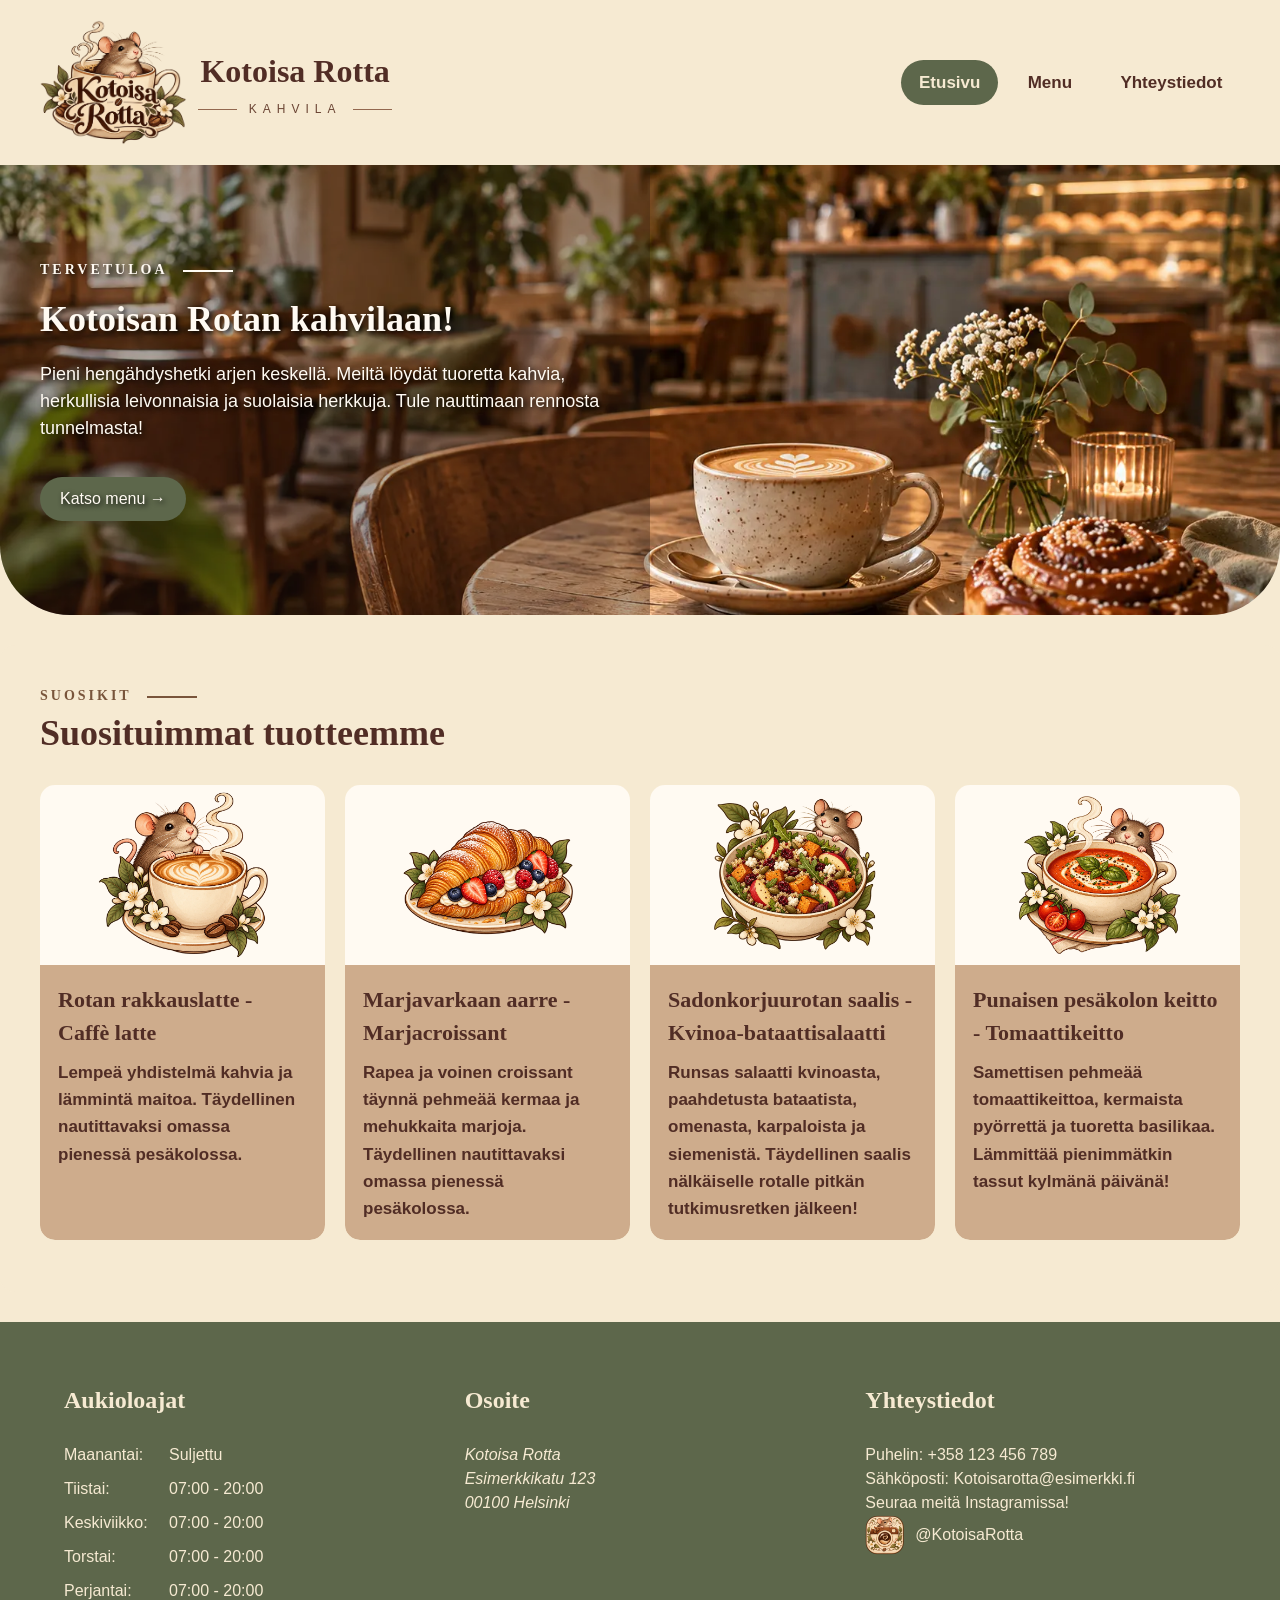
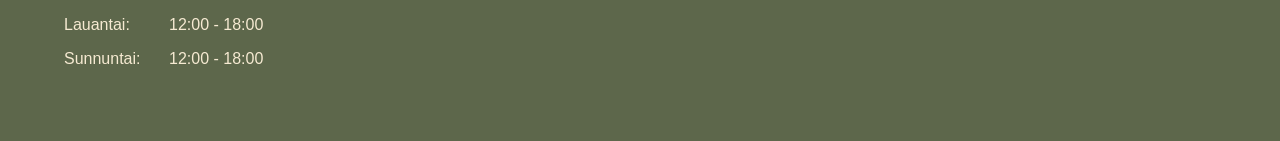
==== commit 19c7ec7d: "Footer päiviteetty muille sivuille" ====
--- a/index.html
+++ b/index.html
@@ -128,17 +128,54 @@
      </div>
     </section>
 
-    <footer>
-        <h3>Aukioloajat</h3>
-        <ol>
-            <li><span>Maanantai:</span> <span>Suljettu</span></li>
-            <li><span>Tiistai:</span> <span>07:00 - 20:00</span></li>
-            <li><span>Keskiviikko:</span> <span>07:00 - 20:00</span></li>
-            <li><span>Torstai:</span> <span>07:00 - 20:00</span></li>
-            <li><span>Perjantai:</span> <span>07:00 - 20:00</span></li>
-            <li><span>Lauantai:</span> <span>12:00 - 18:00</span></li>
-            <li><span>Sunnuntai:</span> <span>12:00 - 18:00</span></li>
-        </ol>
+   <footer>
+        <div class="footer-sisalto">
+
+            <!---Aukioloajat--->
+            <div class="footer-osio">
+                <h3>Aukioloajat</h3>
+                <ol>
+                    <li><span>Maanantai:</span> <span>Suljettu</span></li>
+                    <li><span>Tiistai:</span> <span>07:00 - 20:00</span></li>
+                    <li><span>Keskiviikko:</span> <span>07:00 - 20:00</span></li>
+                    <li><span>Torstai:</span> <span>07:00 - 20:00</span></li>
+                    <li><span>Perjantai:</span> <span>07:00 - 20:00</span></li>
+                    <li><span>Lauantai:</span> <span>12:00 - 18:00</span></li>
+                    <li><span>Sunnuntai:</span> <span>12:00 - 18:00</span></li>
+                </ol>
+            </div>
+
+            <!---sijainti--->
+            <div class="footer-osio">
+                <h3>Osoite</h3>
+                <address>
+                    <P>Kotoisa Rotta</P>
+                    <p>Esimerkkikatu 123</p> 
+                    <p>00100 Helsinki</p>
+                </address>
+    
+            </div>
+           
+
+              <!-- Yhteystiedot ja Instagram -->
+        <div class="footer-osio">
+            <h3>Yhteystiedot</h3>
+
+            <p>Puhelin: +358 123 456 789</p>
+            <p>Sähköposti: Kotoisarotta@esimerkki.fi</p>
+
+            <div class="sosiaalinen-media">
+                <p>Seuraa meitä Instagramissa!</p>
+
+                <div class="instagram-rivi">
+                    <img src="kuvat/Kamera.webp"
+                         alt=""
+                         width="40"
+                         height="40">
+                    <span>@KotoisaRotta</span>
+                </div>
+            </div>
+        </div>
     </footer>   
 </body>
 </html>
--- a/css/style.css
+++ b/css/style.css
@@ -48,11 +48,12 @@
  
 header { 
     background-color: #f6ead2; 
-    padding: 20px 3% 0; 
+    padding: 20px 3% 12px; 
     display: flex; 
     justify-content: space-between; 
     align-items: center; 
     flex-wrap: wrap;
+    row-gap: 35px;
 } 
  
 
@@ -66,8 +67,8 @@
 } 
  
 .logo-alue img { 
-    width: clamp(70px, 12vw, 150px);
-    max-width: 25vw; 
+    width: clamp(125px, 16vw, 150px);
+    max-width: 45vw; 
     height: auto; 
     object-fit: contain; 
  
@@ -81,7 +82,7 @@
 
 /*Kahvilan nimi mukautuu näytönkokoon*/
 .logo-teksti h1 {
-    font-size: clamp(22px, 2.8vw, 32px);
+    font-size: clamp(25px, 3.5vw, 32px);
 }
 
 /*kavila teksti otsikon alle. en ole varma onko oikein*/ 
@@ -118,7 +119,7 @@
 nav { 
     display: flex; 
     align-items: center; 
-    gap: clamp(8px, 1.5vw, 20px);
+    gap: 10px;
     flex-wrap: nowrap;
 } 
  
@@ -126,7 +127,8 @@
     display: inline-block;  
     text-decoration: none; 
     font-weight: bold; 
-    color: #512d25; 
+    color: #512d25;
+    font-size: 17px; 
     padding: clamp(8px, 1.5vw, 20px);
     border-radius: 25px; 
  
@@ -135,6 +137,9 @@
 nav a.active { 
     background-color: #5d674b; 
     color: #f6ead2; 
+    border-radius: 25px;
+    padding: 10px 18px;
+    white-space: nowrap;
 } 
 
 
@@ -481,7 +486,9 @@
     
     background-color: #5d674b;
     color: #fffaf2;
-   
+    border-radius: 25px;
+    padding: 10px 18px;
+    white-space: nowrap;  
 }
 
 /* yksittäinen tuoteryhmä */
@@ -780,14 +787,16 @@
 
 .aukioloajat {
    list-style: none;
+   margin-top: 20px;
 }
 
 .aukioloajat li {
     display: grid;
-    grid-template-columns: 1fr 1fr;
-    gap: 10px;
-    margin-bottom: 12px;
-}
+    grid-template-columns: 100px 1fr;
+    gap: 5px;
+    margin-bottom: 10px;
+}
+
 
 .yhteystiedot-esittely li span:last-child {
     text-align: right;
@@ -848,13 +857,8 @@
 
 /* otsikko sivit */
 .arvostelut thead {
-    background-color: #ead8bc;
-    color: #512d25;
-}
-
-/*joka toinen arvostelurivi on eri värinen*/
-.arvostelut tbody tr:nth-child(even) {
-    background-color: #f6ead2;
+    background-color: #5d674b;
+    color: #fffaf2;
 }
 
 /*Viimeisen rivin alareuna ei näy*/
@@ -873,19 +877,21 @@
     width: 100%; 
     background-color: #5d674b; 
     color: #f6ead2; 
-    padding: 40px; 
+    padding: 60px 5%; 
     margin-top: 0; 
  
 } 
  
 footer h3 { 
     color: #f6ead2; 
+    margin-bottom: 25px;
 }
 
 /* Footterissa olevat aukiolojat */
 footer ol { 
     list-style: none; 
     padding-left: 0; 
+    margin-top: 20px;
 }
 
 footer li { 
@@ -896,9 +902,25 @@
 }
 
 
-
-img {
+.instagram-rivi {
+    display: flex;
+    gap: 10px;
+    align-items: center;
+}
+
+.instagram-rivi img {
     max-width: 100%;
     height: auto;
-}
-
+    object-fit: contain;
+}
+
+/* Footerin osioiden asettelu gridillä */
+
+.footer-sisalto {
+    display: grid;
+    grid-template-columns: repeat(auto-fit, minmax(220px, 1fr));
+    gap: 50px;
+    max-width: 1200px;
+    margin: 0 auto;
+}
+
